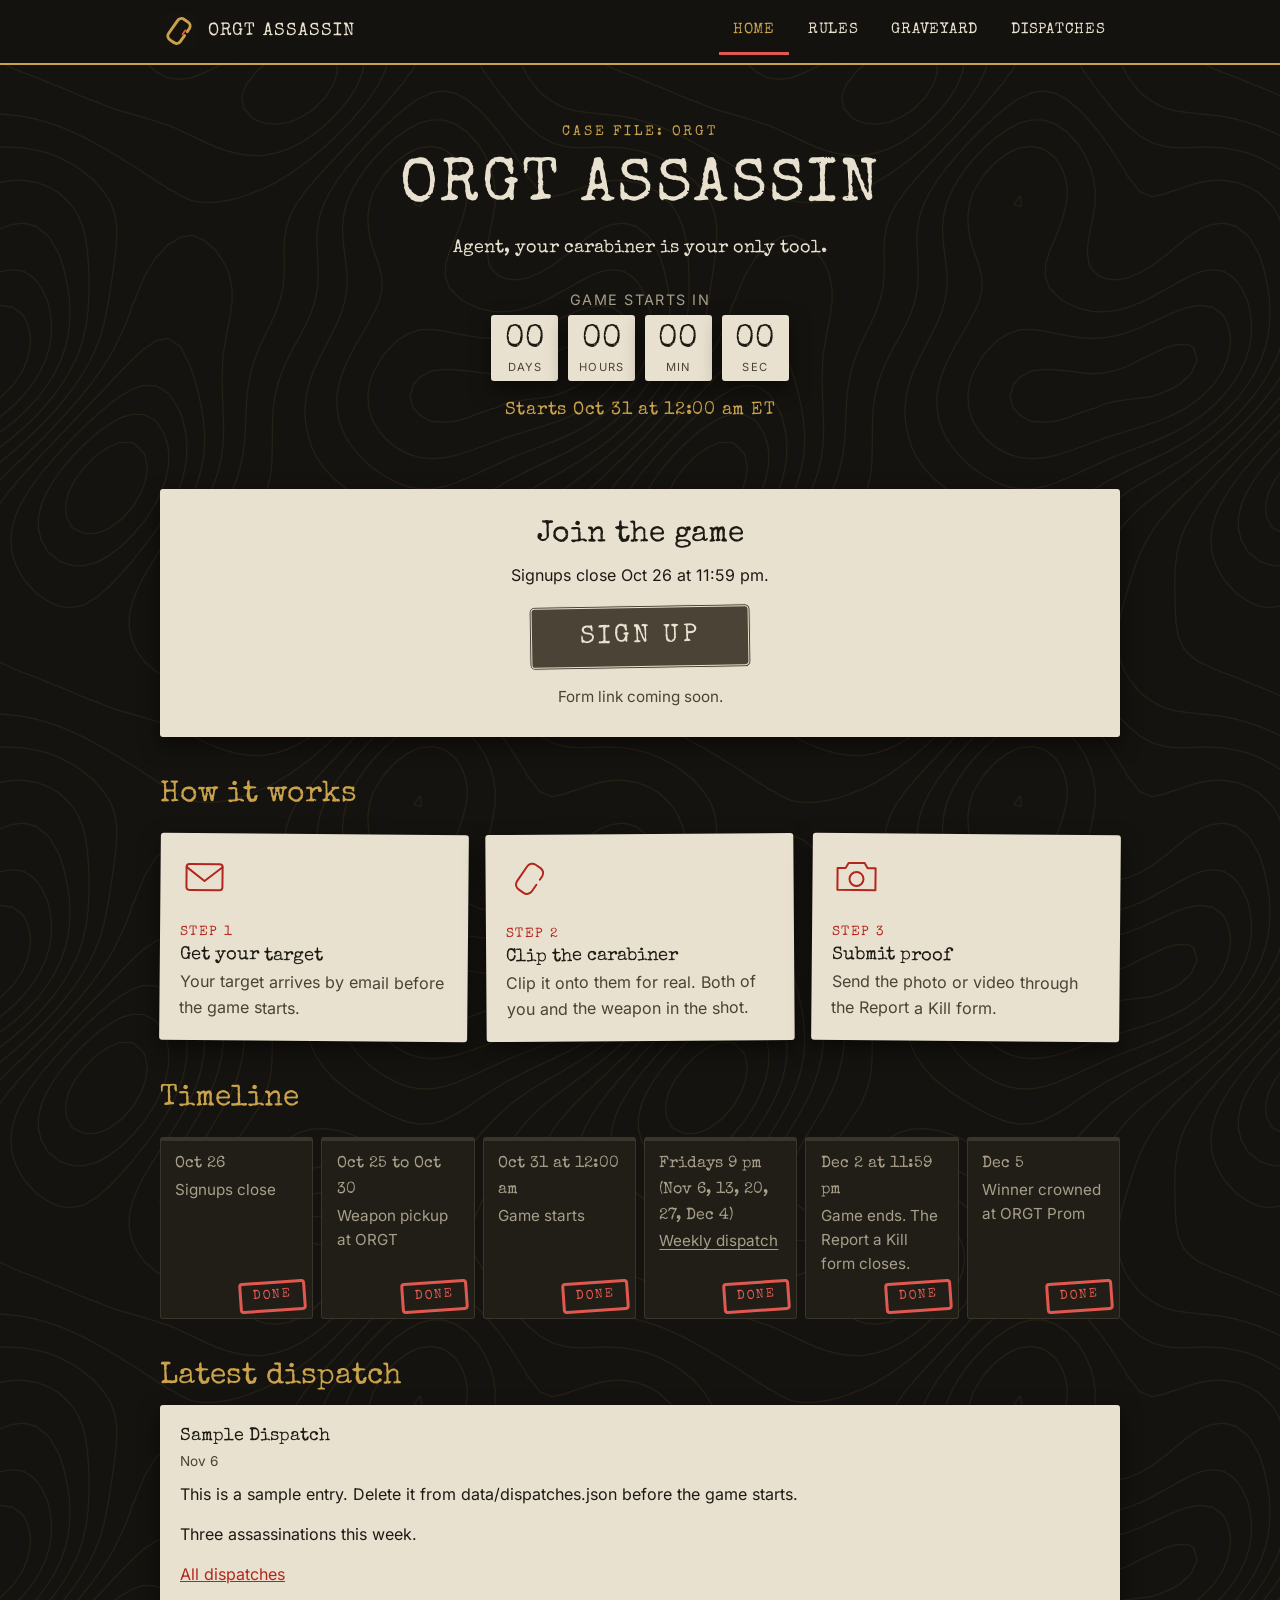
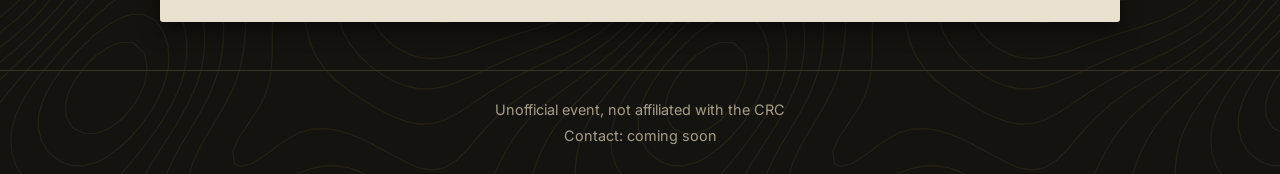
==== index.html @ 8298f27e "ORGT Assassin website: layout and copy updates Show start time by countdown, move How it works below" ====
<!doctype html>
<html lang="en">
<head>
  <meta charset="utf-8">
  <meta name="viewport" content="width=device-width, initial-scale=1">
  <meta name="robots" content="noindex, nofollow">
  <meta name="description" content="ORGT Assassin: a month-long campus game run by ORGT.">
  <meta name="theme-color" content="#15130f">
  <title>ORGT Assassin</title>
  <link rel="icon" type="image/svg+xml" href="assets/logo.svg">
  <link rel="preload" href="assets/fonts/special-elite-latin.woff2" as="font" type="font/woff2" crossorigin>
  <link rel="stylesheet" href="css/theme.css">
  <link rel="stylesheet" href="css/style.css">
</head>
<body>
<main id="main">
  <section class="hero">
    <p class="eyebrow">Case file: ORGT</p>
    <h1>ORGT Assassin</h1>
    <p class="tagline">Agent, your carabiner is your only tool.</p>
    <div id="countdown" class="countdown" role="timer"></div>
  </section>

  <section class="block" aria-label="Sign up or report a kill">
    <div id="action" class="card card--flat action"></div>
  </section>

  <section class="block" aria-labelledby="how-h">
    <h2 id="how-h">How it works</h2>
    <ol class="steps">
      <li class="card">
        <svg viewBox="0 0 48 48" aria-hidden="true"><rect x="6" y="11" width="36" height="26" rx="3"/><path d="M6 14l18 14 18-14"/></svg>
        <div><span class="step-num">Step 1</span><h3>Get your target</h3><p>Your target arrives by email before the game starts.</p></div>
      </li>
      <li class="card">
        <svg viewBox="0 0 48 48" aria-hidden="true"><g transform="rotate(35 24 24)"><path d="M33 19v-4a6 6 0 0 0-6-6h-6a6 6 0 0 0-6 6v18a6 6 0 0 0 6 6h6a6 6 0 0 0 6-6v-8"/></g></svg>
        <div><span class="step-num">Step 2</span><h3>Clip the carabiner</h3><p>Clip it onto them for real. Both of you and the weapon in the shot.</p></div>
      </li>
      <li class="card">
        <svg viewBox="0 0 48 48" aria-hidden="true"><path d="M5 15h8l3-5h16l3 5h8v22H5z"/><circle cx="24" cy="26" r="7"/></svg>
        <div><span class="step-num">Step 3</span><h3>Submit proof</h3><p>Send the photo or video through the Report a Kill form.</p></div>
      </li>
    </ol>
  </section>

  <section class="block" aria-labelledby="time-h">
    <h2 id="time-h">Timeline</h2>
    <ol id="timeline" class="timeline"></ol>
  </section>

  <section class="block" aria-labelledby="latest-h">
    <h2 id="latest-h">Latest dispatch</h2>
    <div id="teaser" class="card card--flat teaser"></div>
  </section>
  <noscript><div class="card card--flat"><p>This page needs JavaScript to load its content.</p></div></noscript>
</main>

<script src="config.js"></script>
<script src="js/common.js"></script>
<script src="js/home.js"></script>
</body>
</html>
---- css/theme.css ----
/* Theme: noir case file with an outdoors twist.
   Everything that defines the look lives here. Swap this file to re-theme the site. */

@font-face {
  font-family: "Special Elite";
  font-style: normal;
  font-weight: 400;
  font-display: swap;
  src: url("../assets/fonts/special-elite-latin.woff2") format("woff2");
}
@font-face {
  font-family: "Inter";
  font-style: normal;
  font-weight: 400 700;
  font-display: swap;
  src: url("../assets/fonts/inter-latin.woff2") format("woff2");
}

:root {
  /* Palette */
  --bg: #15130f;
  --paper: #e9e1cf;
  --ink: #1d1a14;
  --stamp-red: #b3261e;
  --accent: #c9a24b;
  --stamp-red-light: #e0584f;  /* red that reads on the dark background */
  --muted: #a79f8a;            /* secondary text on the dark background */
  --ink-soft: #4a4336;         /* secondary text on paper */
  --panel: #211e18;            /* dark raised panels */
  --panel-edge: #3a352b;
  --header-bg: rgba(21, 19, 15, 0.94);

  /* Type */
  --font-heading: "Special Elite", "Courier New", Courier, monospace;
  --font-body: "Inter", system-ui, -apple-system, "Segoe UI", Roboto, sans-serif;

  /* Components */
  --card-rotate: 0.5deg;
  --card-shadow: 0 8px 20px rgba(0, 0, 0, 0.5);
  --radius: 3px;
  --stamp-rotate: -4deg;

  /* Background: topographic contour lines, tiled */
  --bg-pattern: url("../assets/contours.svg");
  --bg-pattern-size: 600px;
}
---- css/style.css ----
/* Layout and components. Colors, fonts and rotations come from theme.css. */

*, *::before, *::after { box-sizing: border-box; }

html { -webkit-text-size-adjust: 100%; scroll-padding-top: 5rem; }

body {
  margin: 0;
  min-height: 100vh;
  display: flex;
  flex-direction: column;
  background: var(--bg) var(--bg-pattern);
  background-size: var(--bg-pattern-size);
  color: var(--paper);
  font-family: var(--font-body);
  font-size: 1rem;
  line-height: 1.6;
}

main { flex: 1; width: 100%; max-width: 62rem; margin: 0 auto; padding: 1.5rem 1rem 3rem; }

h1, h2, h3 { font-family: var(--font-heading); font-weight: 400; line-height: 1.2; margin: 0 0 0.6rem; }
h1 { font-size: clamp(2.2rem, 9vw, 3.8rem); letter-spacing: 0.04em; text-transform: uppercase; }
h2 { font-size: clamp(1.4rem, 5vw, 1.9rem); }
h3 { font-size: 1.15rem; }
p { margin: 0 0 0.9rem; }
a { color: var(--accent); }
img, svg { max-width: 100%; }

:focus-visible { outline: 3px solid var(--accent); outline-offset: 3px; }

.sr-only {
  position: absolute; width: 1px; height: 1px; margin: -1px; padding: 0;
  overflow: hidden; clip: rect(0 0 0 0); white-space: nowrap; border: 0;
}
.skip-link { position: absolute; left: 0.5rem; top: -4rem; background: var(--accent); color: var(--ink); padding: 0.5rem 1rem; z-index: 100; }
.skip-link:focus { top: 0.5rem; }

/* ---------- Header ---------- */
.site-header {
  position: sticky; top: 0; z-index: 50;
  background: var(--header-bg);
  border-bottom: 2px solid var(--accent);
}
.header-inner {
  max-width: 62rem; margin: 0 auto; padding: 0.5rem 1rem;
  display: flex; align-items: center; justify-content: space-between; gap: 1rem;
}
.logo { display: flex; align-items: center; gap: 0.6rem; color: var(--paper); text-decoration: none; font-family: var(--font-heading); font-size: 1.15rem; letter-spacing: 0.06em; text-transform: uppercase; }
.logo img { width: 2.4rem; height: 2.4rem; display: block; }

.nav-toggle {
  display: none;
  background: none; color: var(--paper); border: 2px solid var(--accent); border-radius: var(--radius);
  width: 2.75rem; height: 2.75rem; padding: 0; cursor: pointer;
}
.nav-toggle .bars, .nav-toggle .bars::before, .nav-toggle .bars::after {
  display: block; width: 1.3rem; height: 2px; background: currentColor; margin: 0 auto; position: relative;
}
.nav-toggle .bars::before, .nav-toggle .bars::after { content: ""; position: absolute; left: 0; }
.nav-toggle .bars::before { top: -7px; }
.nav-toggle .bars::after { top: 7px; }

.site-nav ul { list-style: none; display: flex; gap: 0.25rem; margin: 0; padding: 0; }
.site-nav a {
  display: block; padding: 0.6rem 0.9rem; color: var(--paper); text-decoration: none;
  font-family: var(--font-heading); letter-spacing: 0.05em; text-transform: uppercase; font-size: 0.95rem;
  border-bottom: 3px solid transparent;
}
.site-nav a:hover { color: var(--accent); }
.site-nav a[aria-current="page"] { color: var(--accent); border-bottom-color: var(--stamp-red-light); }

@media (max-width: 699px) {
  .nav-toggle { display: block; }
  .site-nav { display: none; position: absolute; left: 0; right: 0; top: 100%; background: var(--bg); border-bottom: 2px solid var(--accent); }
  .site-nav.open { display: block; }
  .site-nav ul { flex-direction: column; gap: 0; padding: 0.5rem 1rem 1rem; }
  .site-nav a { padding: 0.9rem 0.5rem; border-bottom: 1px solid var(--panel-edge); }
  .site-nav a[aria-current="page"] { border-bottom-color: var(--stamp-red-light); }
}

/* ---------- Footer ---------- */
.site-footer { border-top: 1px solid var(--panel-edge); padding: 1.5rem 1rem; text-align: center; color: var(--muted); font-size: 0.9rem; }
.site-footer p { margin: 0.2rem 0; }

/* ---------- Components ---------- */
.card {
  background: var(--paper); color: var(--ink);
  border-radius: var(--radius);
  padding: 1.25rem;
  box-shadow: var(--card-shadow);
  transform: rotate(var(--card-rotate));
  position: relative;
}
.card:nth-child(even) { transform: rotate(calc(var(--card-rotate) * -0.8)); }
.card a { color: var(--stamp-red); }
.card--flat, .card--flat:nth-child(even) { transform: none; }

.stamp {
  display: inline-block;
  border: 3px solid var(--stamp-red); color: var(--stamp-red);
  padding: 0.15rem 0.7rem;
  font-family: var(--font-heading); text-transform: uppercase; letter-spacing: 0.12em;
  transform: rotate(var(--stamp-rotate));
  border-radius: 4px;
}
.stamp--dark { border-color: var(--stamp-red-light); color: var(--stamp-red-light); }

.redacted {
  background: #000; color: transparent;
  user-select: none; -webkit-user-select: none;
  border-radius: 2px; padding: 0 0.3em;
  display: inline-block;
}

.page-title { margin-bottom: 1.5rem; }
.page-title p { color: var(--muted); max-width: 40rem; }

.btn {
  display: block; width: 100%;
  background: var(--stamp-red); color: var(--paper);
  border: 3px double var(--paper); border-radius: 6px;
  padding: 1rem 1.25rem;
  font-family: var(--font-heading); font-size: 1.6rem; text-transform: uppercase; letter-spacing: 0.12em;
  text-align: center; text-decoration: none; cursor: pointer;
  transform: rotate(-1deg);
}
.card a.btn { color: var(--paper); }
.btn:hover { background: #c4302a; }
.btn[disabled] { background: var(--ink-soft); cursor: not-allowed; }
.btn[disabled]:hover { background: var(--ink-soft); }
@media (min-width: 700px) { .btn { width: auto; display: inline-block; padding: 1rem 3rem; } }

/* ---------- Home ---------- */
.hero { text-align: center; padding: 2rem 0 1.5rem; }
.hero .eyebrow { color: var(--accent); font-family: var(--font-heading); letter-spacing: 0.2em; text-transform: uppercase; font-size: 0.9rem; margin-bottom: 0.5rem; }
.hero .tagline { font-family: var(--font-heading); font-size: 1.15rem; color: var(--paper); max-width: 32rem; margin: 0.5rem auto 1.5rem; }
.countdown { display: flex; justify-content: center; gap: 0.6rem; margin-top: 0.3rem; }
.countdown-label { color: var(--muted); font-size: 0.9rem; text-transform: uppercase; letter-spacing: 0.1em; margin: 1rem 0 0; }
.countdown-when { color: var(--accent); font-family: var(--font-heading); font-size: 1.15rem; letter-spacing: 0.04em; margin: 0.9rem 0 0; }
.countdown .unit { background: var(--paper); color: var(--ink); border-radius: var(--radius); padding: 0.5rem 0.4rem 0.3rem; min-width: 4.2rem; box-shadow: var(--card-shadow); }
.countdown .num { display: block; font-family: var(--font-heading); font-size: 2rem; line-height: 1.1; font-variant-numeric: tabular-nums; }
.countdown .lbl { display: block; font-size: 0.7rem; text-transform: uppercase; letter-spacing: 0.1em; color: var(--ink-soft); }
.game-over { margin-top: 1rem; font-size: 1.6rem; }

section.block { margin-top: 2.5rem; }
section.block > h2 { color: var(--accent); }

.steps { list-style: none; padding: 0; margin: 1.25rem 0 0; display: grid; gap: 1.1rem; }
@media (min-width: 700px) { .steps { grid-template-columns: repeat(3, 1fr); } }
.steps .card { display: flex; gap: 1rem; align-items: flex-start; }
@media (min-width: 700px) { .steps .card { flex-direction: column; } }
.steps svg { width: 3rem; height: 3rem; flex: none; stroke: var(--stamp-red); fill: none; stroke-width: 2; stroke-linecap: round; stroke-linejoin: round; }
.steps h3 { margin-bottom: 0.2rem; }
.steps p { margin: 0; color: var(--ink-soft); }
.step-num { font-family: var(--font-heading); color: var(--stamp-red); font-size: 0.85rem; letter-spacing: 0.1em; text-transform: uppercase; }

/* Timeline */
.timeline { list-style: none; margin: 1.25rem 0 0; padding: 0; display: flex; flex-direction: column; gap: 0.75rem; }
.timeline li {
  position: relative; background: var(--panel); border: 1px solid var(--panel-edge); border-left: 4px solid var(--muted);
  border-radius: var(--radius); padding: 0.7rem 0.9rem; color: var(--paper);
}
.timeline .when { display: block; font-family: var(--font-heading); color: var(--accent); }
.timeline .what { display: block; font-size: 0.95rem; }
.timeline .what a { color: var(--accent); text-decoration: underline; text-underline-offset: 3px; }
.timeline li.done .what a { color: var(--muted); }
.timeline li.done { color: var(--muted); border-left-color: var(--panel-edge); padding-right: 5.5rem; }
.timeline li.done .when { color: var(--muted); }
.timeline li.current { border-color: var(--accent); border-left-color: var(--stamp-red-light); background: #2b261c; }
.timeline .stamp { position: absolute; right: 0.6rem; top: 50%; margin-top: -0.9rem; font-size: 0.8rem; display: none; }
.timeline li.done .stamp { display: inline-block; }
.timeline .now { display: none; font-size: 0.7rem; letter-spacing: 0.12em; text-transform: uppercase; background: var(--accent); color: var(--ink); padding: 0 0.4rem; border-radius: 2px; margin-left: 0.5rem; vertical-align: middle; font-family: var(--font-body); }
.timeline li.current .now { display: inline-block; }
@media (min-width: 900px) {
  .timeline { flex-direction: row; align-items: stretch; gap: 0.5rem; }
  .timeline li { flex: 1; border-left-width: 1px; border-top: 4px solid var(--muted); padding-bottom: 2.6rem; }
  .timeline li.done { border-top-color: var(--panel-edge); padding-right: 0.9rem; }
  .timeline li.current { border-top-color: var(--stamp-red-light); }
  .timeline .stamp { top: auto; bottom: 0.4rem; right: 0.4rem; margin-top: 0; }
}

/* Report a Kill callout on the rules page */
.report-callout { text-align: center; padding: 1.5rem 1.25rem; margin-bottom: 1.5rem; }
.report-callout h2 { color: var(--ink); }
.report-callout .note { color: var(--ink-soft); font-size: 0.95rem; margin: 1rem 0 0; }

/* Action card */
.action { text-align: center; padding: 1.75rem 1.25rem; }
.action h2 { color: var(--ink); }
.action .note { color: var(--ink-soft); font-size: 0.95rem; margin: 1rem 0 0; }
.action .deadline { margin: 0 0 1rem; }
.action iframe { width: 100%; height: 70vh; min-height: 480px; border: 2px solid var(--ink); background: #fff; }
.action .fallback { display: inline-block; margin-top: 0.5rem; }

/* Dispatch teaser */
.teaser h3 { margin-bottom: 0.2rem; }
.teaser .date, .dispatch .date { font-size: 0.85rem; color: var(--ink-soft); margin-bottom: 0.6rem; display: block; }
.teaser .body > :last-child { margin-bottom: 0; }

/* ---------- Rules ---------- */
.accordion { display: grid; gap: 0.9rem; }
.accordion details { background: var(--paper); color: var(--ink); border-radius: var(--radius); box-shadow: var(--card-shadow); }
.accordion summary {
  cursor: pointer; list-style: none; padding: 1rem 1.25rem;
  font-family: var(--font-heading); font-size: 1.25rem; text-transform: uppercase; letter-spacing: 0.06em;
  display: flex; justify-content: space-between; align-items: center; gap: 1rem;
}
.accordion summary::-webkit-details-marker { display: none; }
.accordion summary::after { content: "+"; color: var(--stamp-red); font-size: 1.6rem; line-height: 1; }
.accordion details[open] summary::after { content: "\2212"; }
.accordion summary:focus-visible { outline-offset: -3px; }
.accordion .body { padding: 0 1.25rem 1.25rem; }
.accordion .body > :last-child { margin-bottom: 0; }
.accordion .body ul { padding-left: 1.2rem; margin: 0 0 0.9rem; }
.accordion .body li { margin-bottom: 0.4rem; }
.accordion .body a { color: var(--stamp-red); }
.accordion .body ul.zone-grid { list-style: none; padding: 0; display: grid; gap: 0.6rem; grid-template-columns: repeat(auto-fill, minmax(13rem, 1fr)); }
.zone-grid li { background: #f6f1e4; border: 2px dashed var(--ink-soft); border-radius: var(--radius); padding: 0.7rem 0.8rem; margin: 0; font-weight: 500; }
.zone-grid li::before { content: "SAFE"; display: block; font-family: var(--font-heading); font-size: 0.72rem; letter-spacing: 0.15em; color: var(--stamp-red); }

/* ---------- Graveyard ---------- */
.fallen-count { font-family: var(--font-heading); color: var(--accent); margin-bottom: 1rem; }
.tombs { list-style: none; padding: 0; margin: 0; display: grid; gap: 1.1rem; grid-template-columns: repeat(2, 1fr); }
@media (min-width: 700px) { .tombs { grid-template-columns: repeat(auto-fill, minmax(12rem, 1fr)); } }
.tomb { padding: 0.75rem 0.75rem 1rem; text-align: center; }
.tomb .photo { position: relative; aspect-ratio: 1; overflow: hidden; background: #2a261e; margin-bottom: 0.6rem; }
.tomb .photo img { width: 100%; height: 100%; object-fit: cover; display: block; filter: grayscale(1) brightness(0.65); }
.tomb .photo .x {
  position: absolute; inset: 0; display: grid; place-items: center;
  font-family: var(--font-heading); font-size: 7rem; line-height: 1; color: var(--stamp-red-light);
  opacity: 0.85; transform: rotate(-8deg); text-shadow: 0 0 6px rgba(0, 0, 0, 0.6);
}
.tomb .name { font-family: var(--font-heading); font-size: 1.15rem; margin: 0; }
.tomb .when { font-size: 0.85rem; color: var(--ink-soft); margin: 0; }
.tomb .sample-tag { display: block; margin-top: 0.4rem; font-size: 0.7rem; font-weight: 700; letter-spacing: 0.1em; color: var(--stamp-red); }
.empty-state { text-align: center; padding: 2rem 1rem; }
.empty-state p { margin: 0; font-family: var(--font-heading); font-size: 1.3rem; }

.casefile { margin-top: 3rem; }
.casefile .head { display: flex; align-items: center; justify-content: space-between; gap: 1rem; flex-wrap: wrap; margin-bottom: 1rem; }
.casefile h2 { color: var(--accent); margin: 0; }
.casefile-body { position: relative; }
.stamp--big {
  position: absolute; top: 50%; left: 50%;
  transform: translate(-50%, -50%) rotate(-12deg);
  font-size: clamp(2.2rem, 11vw, 4.5rem); padding: 0.2rem 1.2rem; border-width: 6px;
  background: rgba(21, 19, 15, 0.82); white-space: nowrap; pointer-events: none;
}
.chain-mock { padding: 1.25rem; }
.chain-mock .row { display: flex; justify-content: center; gap: 0.6rem; margin-bottom: 0.9rem; flex-wrap: wrap; }
.chain-mock .node { background: #000; height: 1.6rem; border-radius: 2px; }
.chain-mock .caption { margin: 1rem 0 0; text-align: center; font-family: var(--font-heading); font-size: 1.1rem; }

/* ---------- Dispatches ---------- */
.dispatch-list { display: grid; gap: 1.25rem; }
.dispatch h2 { color: var(--ink); font-size: 1.5rem; margin-bottom: 0.1rem; }
.dispatch .body > :last-child { margin-bottom: 0; }
.sample-tag { color: var(--stamp-red); font-weight: 700; font-size: 0.75rem; letter-spacing: 0.1em; }

@media (prefers-reduced-motion: reduce) {
  *, *::before, *::after { animation: none !important; transition: none !important; scroll-behavior: auto !important; }
}
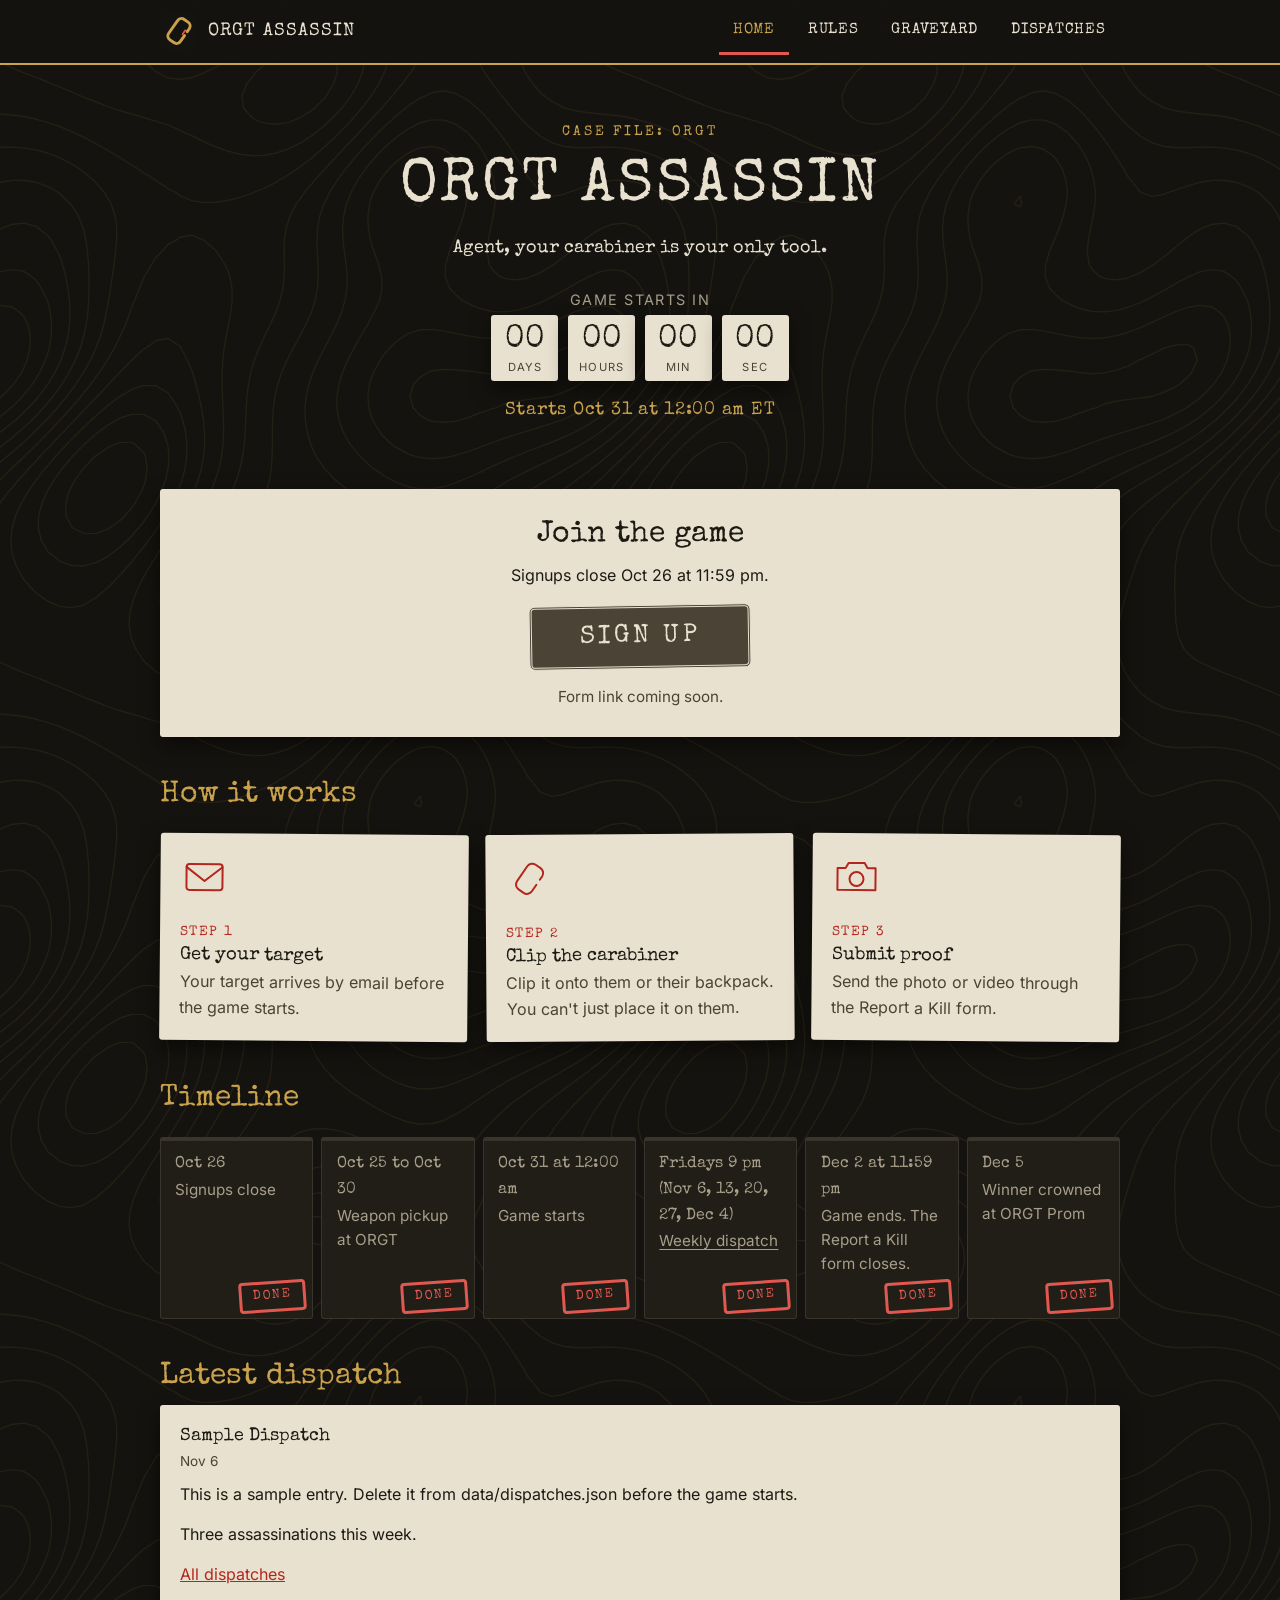
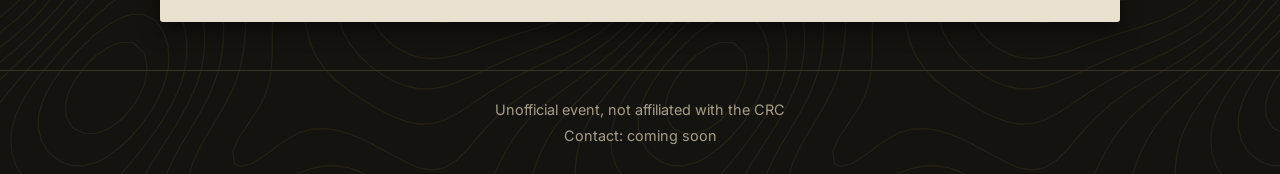
==== commit 698a35f4: "minor" ====
--- a/index.html
+++ b/index.html
@@ -34,7 +34,7 @@
       </li>
       <li class="card">
         <svg viewBox="0 0 48 48" aria-hidden="true"><g transform="rotate(35 24 24)"><path d="M33 19v-4a6 6 0 0 0-6-6h-6a6 6 0 0 0-6 6v18a6 6 0 0 0 6 6h6a6 6 0 0 0 6-6v-8"/></g></svg>
-        <div><span class="step-num">Step 2</span><h3>Clip the carabiner</h3><p>Clip it onto them for real. Both of you and the weapon in the shot.</p></div>
+        <div><span class="step-num">Step 2</span><h3>Clip the carabiner</h3><p>Clip it onto them or their backpack. You can't just place it on them.</p></div>
       </li>
       <li class="card">
         <svg viewBox="0 0 48 48" aria-hidden="true"><path d="M5 15h8l3-5h16l3 5h8v22H5z"/><circle cx="24" cy="26" r="7"/></svg>
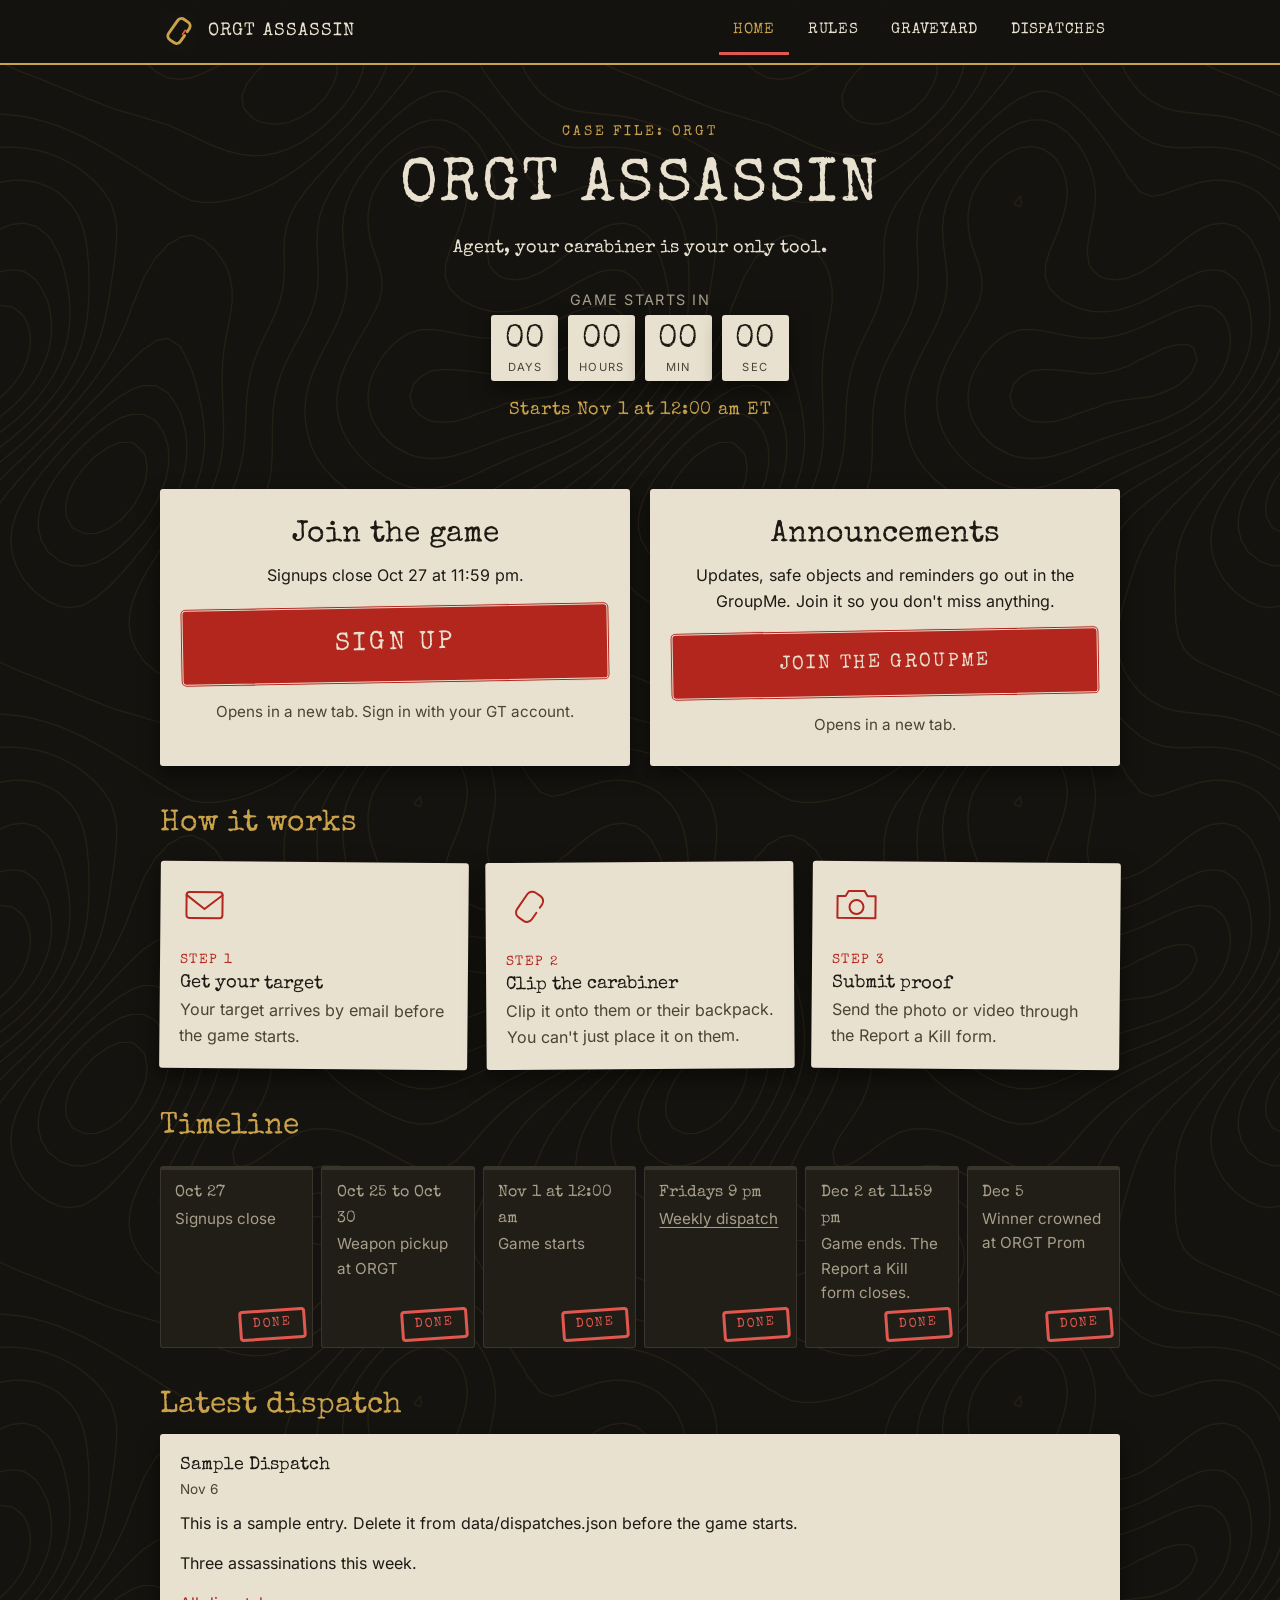
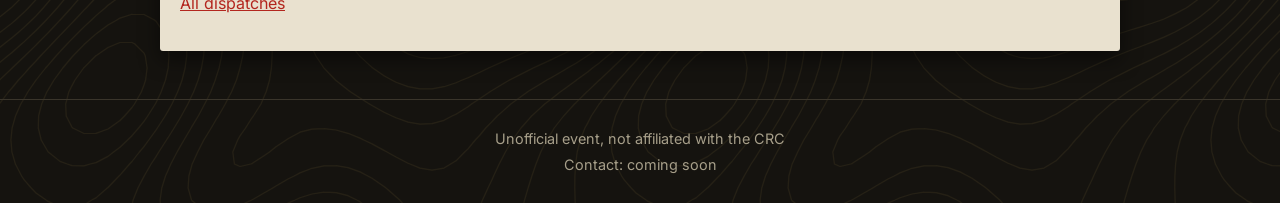
==== commit 20b89644: "Start Nov 1, signups close Oct 27, GroupMe card, safe objects, side-by-side action cards Co-Authored" ====
--- a/index.html
+++ b/index.html
@@ -21,8 +21,9 @@
     <div id="countdown" class="countdown" role="timer"></div>
   </section>
 
-  <section class="block" aria-label="Sign up or report a kill">
+  <section class="block action-row" aria-label="Sign up and announcements">
     <div id="action" class="card card--flat action"></div>
+    <div id="groupme" class="card card--flat action"></div>
   </section>
 
   <section class="block" aria-labelledby="how-h">
--- a/css/style.css
+++ b/css/style.css
@@ -125,6 +125,8 @@
   text-align: center; text-decoration: none; cursor: pointer;
   transform: rotate(-1deg);
 }
+.btn--small { font-size: 1.2rem; padding: 0.75rem 1.25rem; }
+@media (min-width: 700px) { .btn--small { padding: 0.75rem 2.25rem; } }
 .card a.btn { color: var(--paper); }
 .btn:hover { background: #c4302a; }
 .btn[disabled] { background: var(--ink-soft); cursor: not-allowed; }
@@ -185,6 +187,13 @@
 .report-callout h2 { color: var(--ink); }
 .report-callout .note { color: var(--ink-soft); font-size: 0.95rem; margin: 1rem 0 0; }
 
+/* Sign up and GroupMe cards: stacked on phones, side by side from 700px */
+.action-row { display: grid; gap: 1.25rem; }
+@media (min-width: 700px) {
+  .action-row { grid-template-columns: 1fr 1fr; align-items: stretch; }
+  .action-row .btn { display: block; width: 100%; padding-left: 1rem; padding-right: 1rem; }
+}
+
 /* Action card */
 .action { text-align: center; padding: 1.75rem 1.25rem; }
 .action h2 { color: var(--ink); }
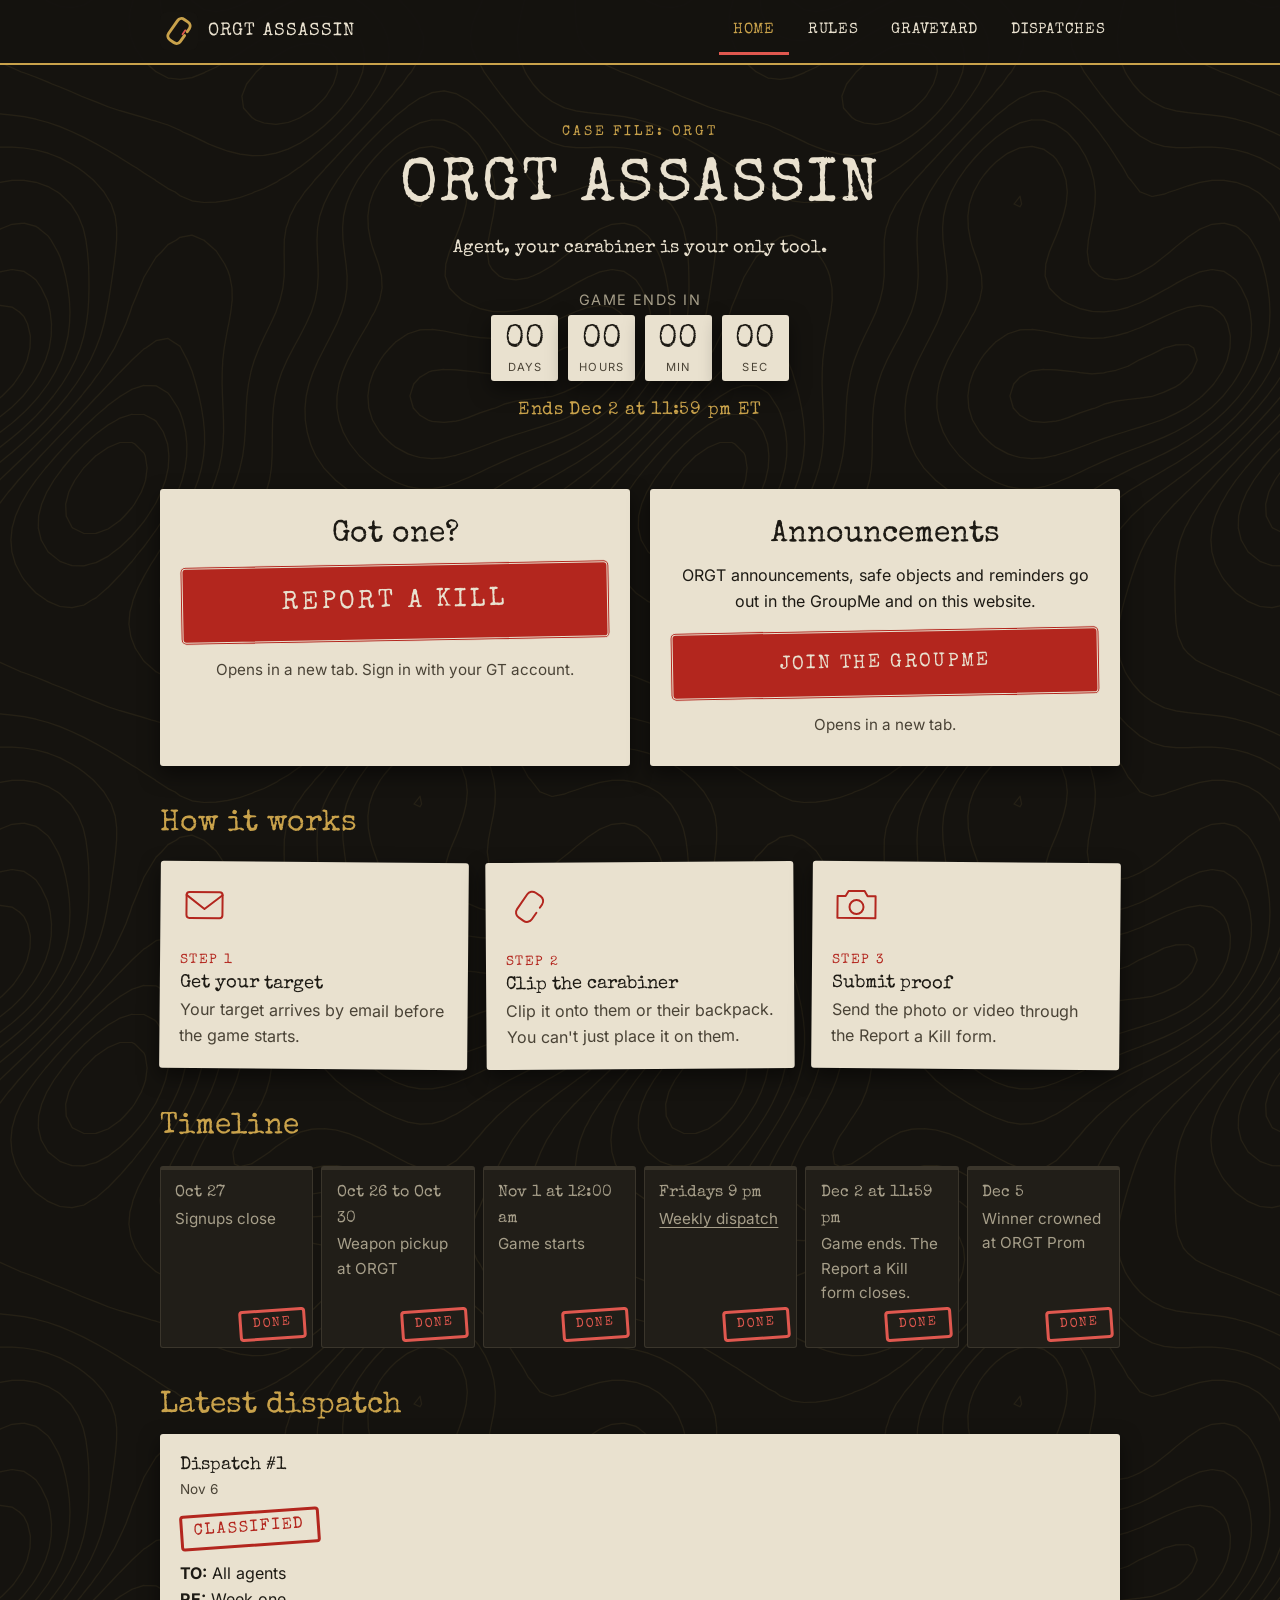
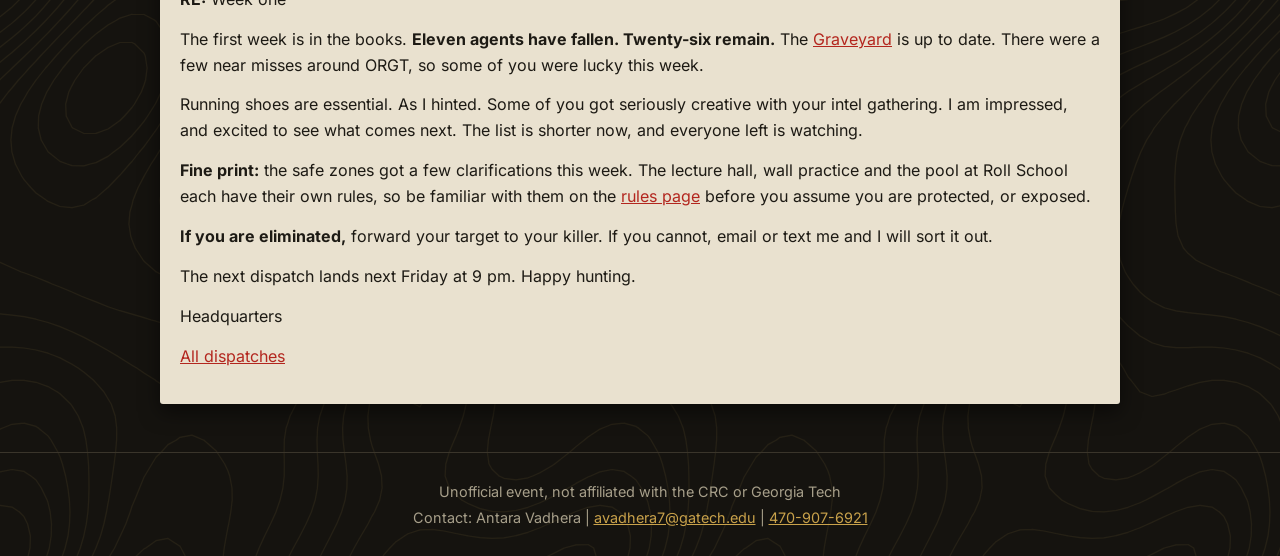
==== commit d763b715: "Link preview: game is for ORGTeers, not run by ORGT" ====
--- a/index.html
+++ b/index.html
@@ -4,7 +4,7 @@
   <meta charset="utf-8">
   <meta name="viewport" content="width=device-width, initial-scale=1">
   <meta name="robots" content="noindex, nofollow">
-  <meta name="description" content="ORGT Assassin: a month-long campus game run by ORGT.">
+  <meta name="description" content="ORGT Assassin: a month-long campus game for ORGTeers.">
   <meta name="theme-color" content="#15130f">
   <title>ORGT Assassin</title>
   <link rel="icon" type="image/svg+xml" href="assets/logo.svg">
--- a/css/style.css
+++ b/css/style.css
@@ -230,18 +230,26 @@
 
 /* ---------- Graveyard ---------- */
 .fallen-count { font-family: var(--font-heading); color: var(--accent); margin-bottom: 1rem; }
-.tombs { list-style: none; padding: 0; margin: 0; display: grid; gap: 1.1rem; grid-template-columns: repeat(2, 1fr); }
-@media (min-width: 700px) { .tombs { grid-template-columns: repeat(auto-fill, minmax(12rem, 1fr)); } }
-.tomb { padding: 0.75rem 0.75rem 1rem; text-align: center; }
-.tomb .photo { position: relative; aspect-ratio: 1; overflow: hidden; background: #2a261e; margin-bottom: 0.6rem; }
-.tomb .photo img { width: 100%; height: 100%; object-fit: cover; display: block; filter: grayscale(1) brightness(0.65); }
+.wide main, .wide .header-inner { max-width: 80rem; }
+/* Flex rather than grid so a short last row stays centered. --cols is how many cards fit per row. */
+.tombs { --cols: 3; --gap: 0.8rem; list-style: none; padding: 0; margin: 0; display: flex; flex-wrap: wrap; justify-content: center; gap: var(--gap); }
+.tombs > li { flex: 0 0 calc((100% - (var(--cols) - 1) * var(--gap)) / var(--cols)); }
+@media (min-width: 600px) { .tombs { --cols: 4; } }
+@media (min-width: 900px) { .tombs { --cols: 6; } }
+@media (min-width: 1100px) { .tombs { --cols: 7; } }
+@media (min-width: 1250px) { .tombs { --cols: 8; } }
+.tomb { padding: 0.5rem 0.5rem 0.7rem; text-align: center; }
+.tomb .photo { container-type: inline-size; position: relative; aspect-ratio: 1; overflow: hidden; background: #2a261e; margin-bottom: 0.45rem; }
+.tomb .photo img { width: 100%; height: 100%; object-fit: cover; display: block; }
+.tomb--out .photo img { filter: grayscale(1) brightness(0.65); }
+.tomb--out .name { text-decoration: line-through; text-decoration-color: var(--stamp-red); text-decoration-thickness: 2px; color: var(--ink-soft); }
 .tomb .photo .x {
   position: absolute; inset: 0; display: grid; place-items: center;
-  font-family: var(--font-heading); font-size: 7rem; line-height: 1; color: var(--stamp-red-light);
+  font-family: var(--font-heading); font-size: 6rem; font-size: 95cqw; line-height: 1; color: var(--stamp-red-light);
   opacity: 0.85; transform: rotate(-8deg); text-shadow: 0 0 6px rgba(0, 0, 0, 0.6);
 }
-.tomb .name { font-family: var(--font-heading); font-size: 1.15rem; margin: 0; }
-.tomb .when { font-size: 0.85rem; color: var(--ink-soft); margin: 0; }
+.tomb .name { font-family: var(--font-heading); font-size: 0.9rem; line-height: 1.2; margin: 0; }
+.tomb .when { font-size: 0.75rem; color: var(--ink-soft); margin: 0; }
 .tomb .sample-tag { display: block; margin-top: 0.4rem; font-size: 0.7rem; font-weight: 700; letter-spacing: 0.1em; color: var(--stamp-red); }
 .empty-state { text-align: center; padding: 2rem 1rem; }
 .empty-state p { margin: 0; font-family: var(--font-heading); font-size: 1.3rem; }
